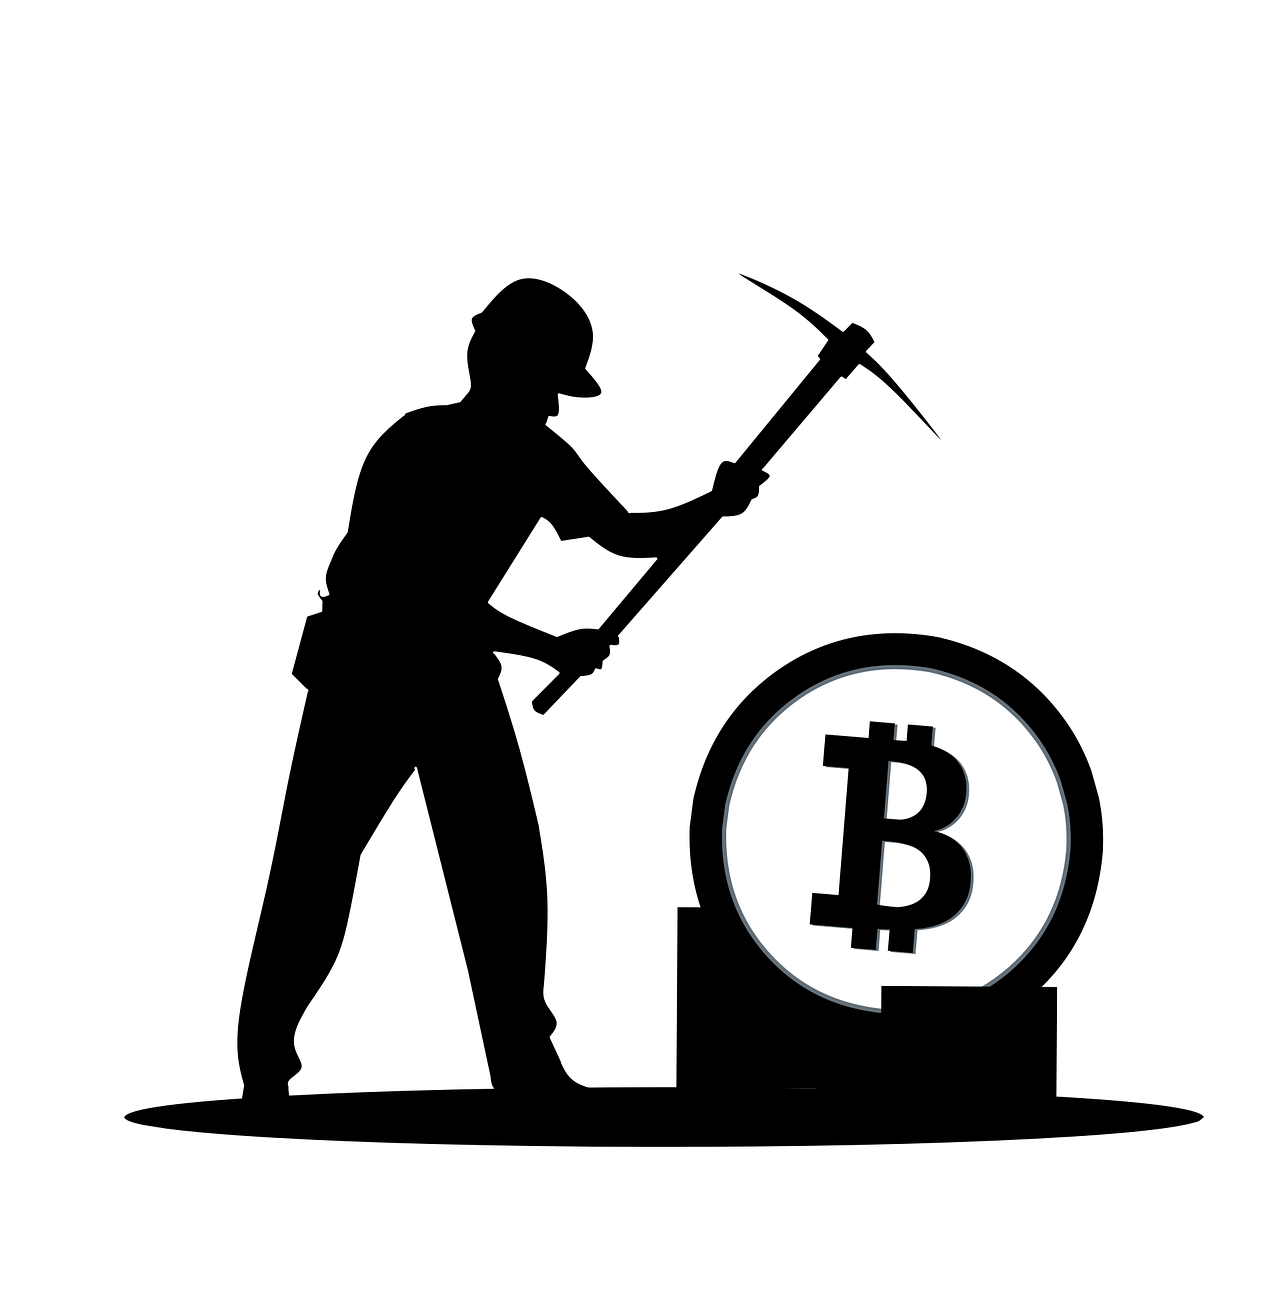
==== picturedesc.html @ 3a795c7e "first commit" ====
<!DOCTYPE html PUBLIC "-//W3C//DTD XHTML 1.0 Transitional//EN" "http://www.w3.org/TR/xhtml1/DTD/xhtml1transitional.dtd">
<html lang="hu" xmlns="http://www.w3.org/1999/xhtml" xml:lang="hu">

<head>
    <meta name="generator" content="HTML Tidy for HTML5 for Windows version 5.3.14" />
    <meta http-equiv="X-UA-Compatible" content="IE=edge" />
    <meta name="viewport" content="width=device-width, initial-scale=1.0" />
    <title>Cryptomining2.png Képleírása XHTML-ben</title>
</head>

<body>
    <div>
        <img src="./assets/cryptomining2.png"
            alt="Egy illusztráció a digitális valuta bányászásáról. A képen egy ember a csákányával nagy suhintásokat leadva, bányássza a kör alakú Bitcoin feliratú ércet." />
    </div>
</body>

</html>
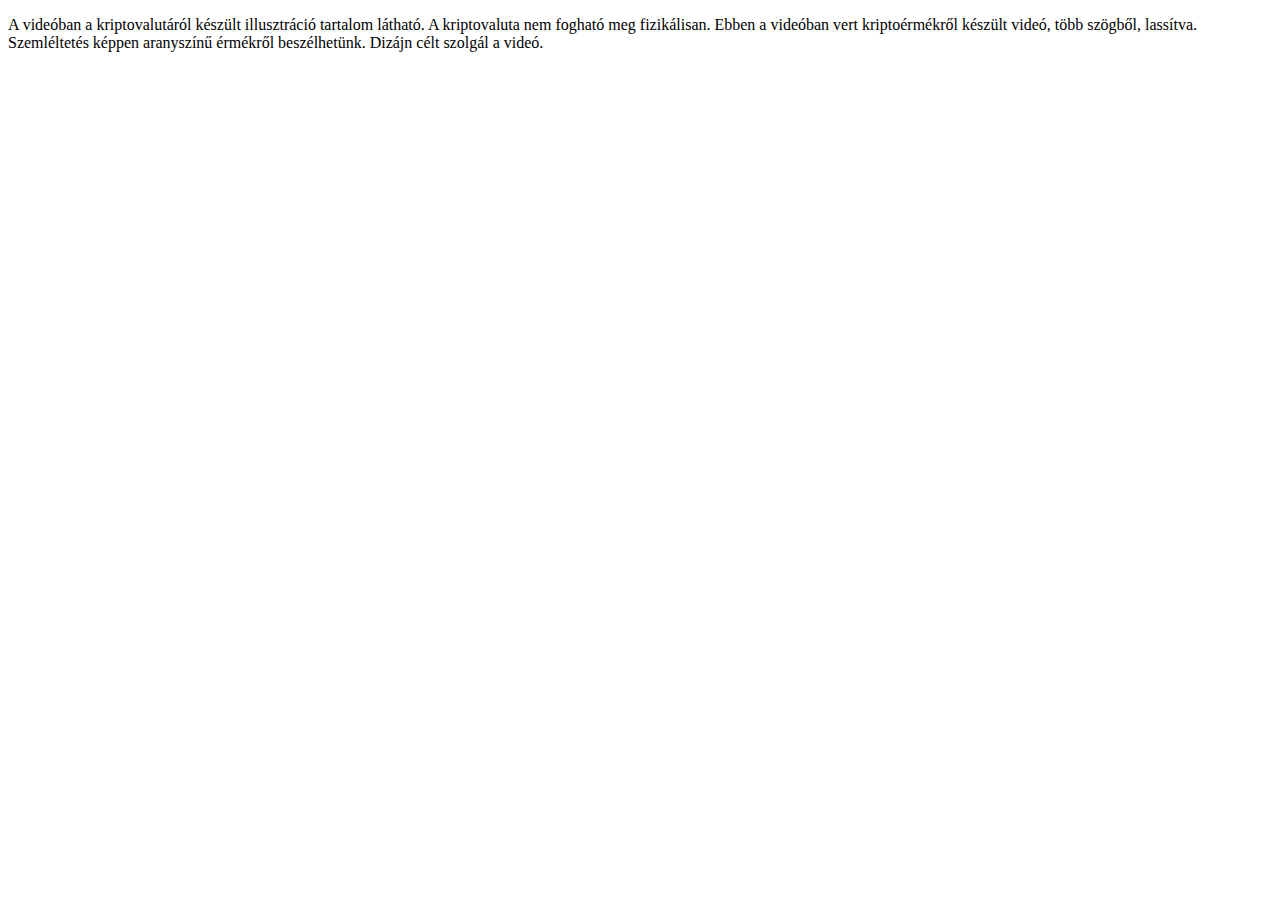
==== commit 58ec965d: "Add files via upload" ====
--- a/picturedesc.html
+++ b/picturedesc.html
@@ -10,8 +10,12 @@
 
 <body>
     <div>
-        <img src="./assets/cryptomining2.png"
-            alt="Egy illusztráció a digitális valuta bányászásáról. A képen egy ember a csákányával nagy suhintásokat leadva, bányássza a kör alakú Bitcoin feliratú ércet." />
+        <p>A videóban a kriptovalutáról készült illusztráció tartalom látható.
+            A kriptovaluta nem fogható meg fizikálisan.
+            Ebben a videóban vert kriptoérmékről készült videó, több szögből, lassítva.
+            Szemléltetés képpen aranyszínű érmékről beszélhetünk.
+            Dizájn célt szolgál a videó.
+        </p>
     </div>
 </body>
 
